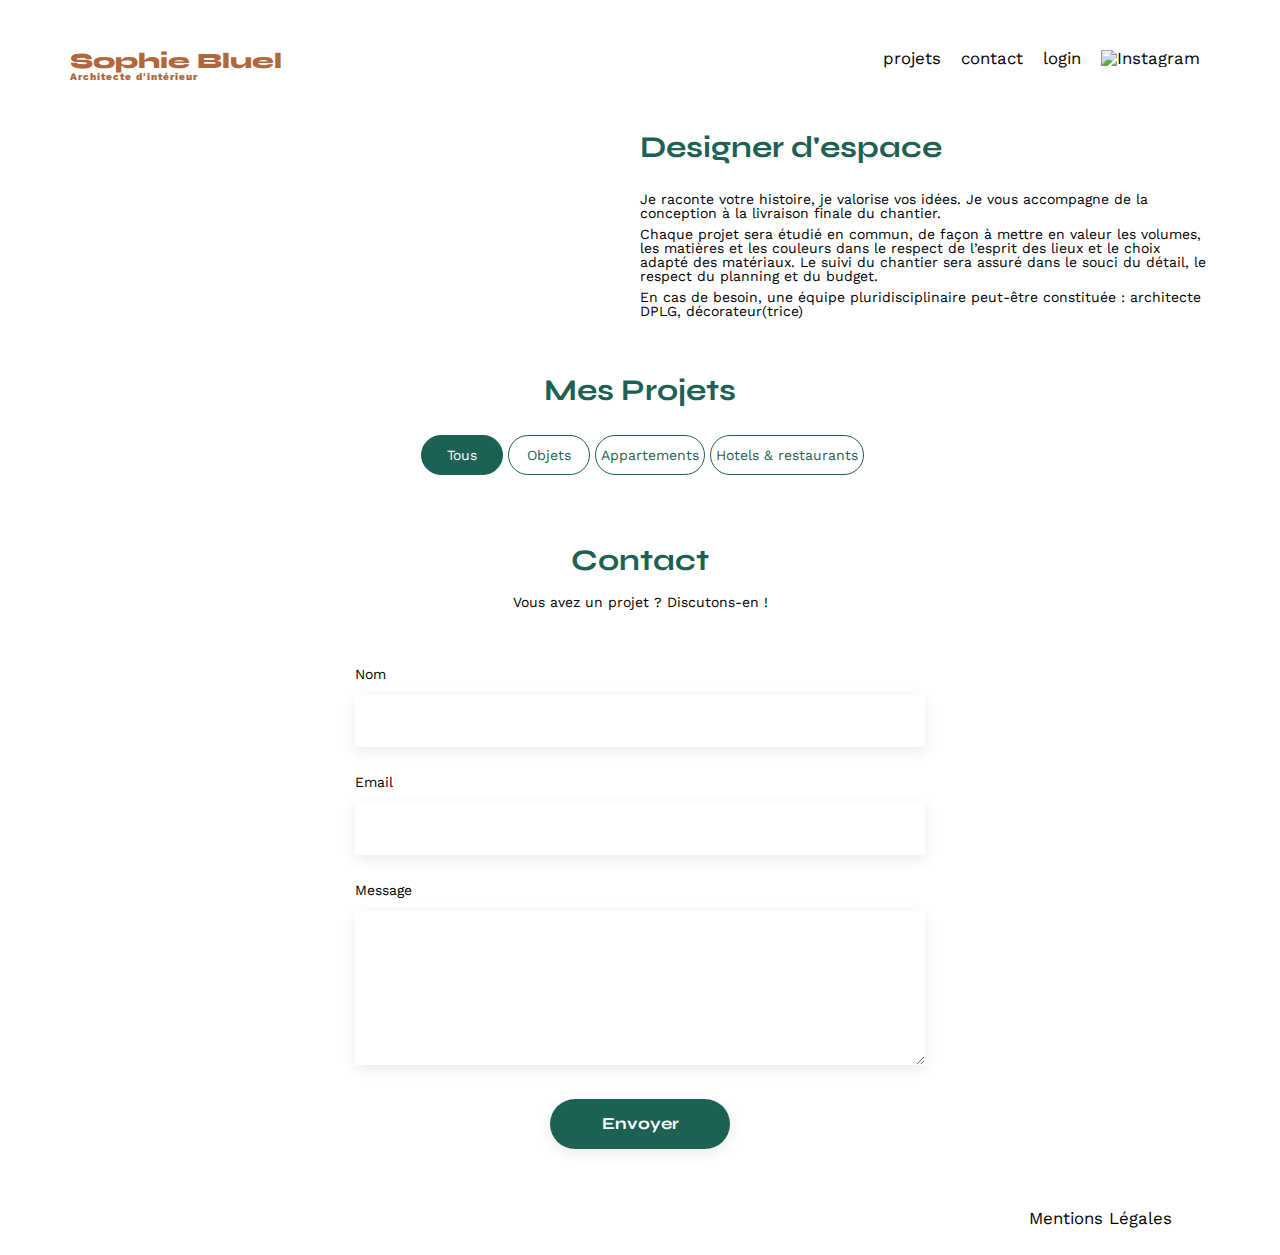
==== FrontEnd/index.html @ 547eaead "ajouter filtre categorie" ====
<!DOCTYPE html>
<html lang="fr">
<head>
	<meta charset="UTF-8">
	<title>Sophie Bluel - Architecte d'intérieur</title>
	<meta name="viewport" content="width=device-width, initial-scale=1.0">
	<link rel="preconnect" href="https://fonts.googleapis.com">
	<link rel="preconnect" href="https://fonts.gstatic.com" crossorigin>
	<link href="https://fonts.googleapis.com/css2?family=Syne:wght@700;800&family=Work+Sans&display=swap" rel="stylesheet">
	<meta name="description" content="">
	<link rel="stylesheet" href="./assets/style.css">
</head>
<body>
	<header>
		<h1>Sophie Bluel <span>Architecte d'intérieur</span></h1>
		<nav>
			<ul>
				<li>projets</li>
				<li>contact</li>
				<li>login</li>
				<li><img src="./assets/icons/instagram.png" alt="Instagram"></li>
			</ul>
		</nav>
	</header>
	<main>
		<section id="introduction">
			<figure>
				<img src="./assets/images/sophie-bluel.png" alt="">
			</figure>
			<article>
				<h2>Designer d'espace</h2>
				<p>Je raconte votre histoire, je valorise vos idées. Je vous accompagne de la conception à la livraison finale du chantier.</p>
				<p>Chaque projet sera étudié en commun, de façon à mettre en valeur les volumes, les matières et les couleurs dans le respect de l’esprit des lieux et le choix adapté des matériaux. Le suivi du chantier sera assuré dans le souci du détail, le respect du planning et du budget.</p>
				<p>En cas de besoin, une équipe pluridisciplinaire peut-être constituée : architecte DPLG, décorateur(trice)</p>
			</article>
		</section>
		<section id="portfolio">
			<h2>Mes Projets</h2>
			<div class="category">
				<div class="category-item active">Tous</div>
				<div class="category-item">Objets</div>
				<div class="category-item">Appartements</div>
				<div class="category-item">Hotels & restaurants</div>
			</div>
			<div class="gallery"></div>
		</section>
		<section id="contact">
			<h2>Contact</h2>
			<p>Vous avez un projet ? Discutons-en !</p>
			<form action="#" method="post">
				<label for="name">Nom</label>
				<input type="text" name="name" id="name">
				<label for="email">Email</label>
				<input type="email" name="email" id="email">
				<label for="message">Message</label>
				<textarea name="message" id="message" cols="30" rows="10"></textarea>
				<input type="submit" value="Envoyer">
			</form>
		</section>
	</main>

	<footer>
		<nav>
			<ul>
				<li>Mentions Légales</li>
			</ul>
		</nav>
	</footer>
	<script type="module" src="./assets/index.js"></script>
</body>
</html>
---- FrontEnd/assets/style.css ----
/* http://meyerweb.com/eric/tools/css/reset/
   v2.0 | 20110126
   License: none (public domain)
*/

html, body, div, span, applet, object, iframe,
h1, h2, h3, h4, h5, h6, p, blockquote, pre,
a, abbr, acronym, address, big, cite, code,
del, dfn, em, img, ins, kbd, q, s, samp,
small, strike, strong, sub, sup, tt, var,
b, u, i, center,
dl, dt, dd, ol, ul, li,
fieldset, form, label, legend,
table, caption, tbody, tfoot, thead, tr, th, td,
article, aside, canvas, details, embed,
figure, figcaption, footer, header, hgroup,
menu, nav, output, ruby, section, summary,
time, mark, audio, video {
	margin: 0;
	padding: 0;
	border: 0;
	font-size: 100%;
	font: inherit;
	vertical-align: baseline;
}
/* HTML5 display-role reset for older browsers */
article, aside, details, figcaption, figure,
footer, header, hgroup, menu, nav, section {
	display: block;
}
body {
	line-height: 1;
}
ol, ul {
	list-style: none;
}
blockquote, q {
	quotes: none;
}
blockquote:before, blockquote:after,
q:before, q:after {
	content: '';
	content: none;
}
table {
	border-collapse: collapse;
	border-spacing: 0;
}
/** end reset css**/
body {
	max-width: 1140px;
	margin:auto;
	font-family: 'Work Sans' ;
	font-size: 14px;
}
header {
	display: flex;
	justify-content: space-between;
	margin: 50px 0
}
section {
	margin: 50px 0
}

h1{
	display: flex;
	flex-direction: column;
	font-family: 'Syne';
	font-size: 22px;
	font-weight: 800;
	color: #B1663C
}

h1 > span {
	font-family: 'Work Sans';
	font-size:10px;
	letter-spacing: 0.1em;
;
}

h2{
	font-family: 'Syne';
	font-weight: 700;
	font-size: 30px;
	color: #1D6154
}
nav ul {
	display: flex;
	align-items: center;
	list-style-type: none;

}
nav li {
	padding: 0 10px;
	font-size: 1.2em;
}

li:hover {
	color: #B1663C;
}
#introduction {
	display: flex;
	align-items: center;
}
#introduction figure {
	flex: 1
}
#introduction img {
	display: block;
	margin: auto;
	width: 80%;
}

#introduction article {
	flex: 1
}
#introduction h2 {
	margin-bottom: 1em;
}

#introduction p {
	margin-bottom: 0.5em;
}
#portfolio h2 {
	text-align: center;
	margin-bottom: 1em;
}
.gallery {
	width: 100%;
	display: grid;
	grid-template-columns: 1fr 1fr 1fr;
	grid-column-gap: 20px;
	grid-row-gap: 20px;
}

.gallery img {
	width: 100%;

}
#contact {
	width: 50%;
margin: auto;
}
#contact > * {
	text-align: center;

}
#contact h2{
	margin-bottom: 20px;
}
#contact form {
	text-align: left;
	margin-top:30px;
	display: flex;
	flex-direction: column;
}

#contact input {
	height: 50px;
	font-size: 1.2em;
	border: none;
	box-shadow: 0px 4px 14px rgba(0, 0, 0, 0.09);
}
#contact label {
	margin: 2em 0 1em 0;
}
#contact textarea {
	border: none;
	box-shadow: 0px 4px 14px rgba(0, 0, 0, 0.09);
}

input[type="submit"]{
	font-family: 'Syne';
	font-weight: 700;
	color: white;
	background-color: #1D6154;
	margin : 2em auto ;
	width: 180px;
	text-align: center;
	border-radius: 60px ;
}

footer nav ul {
	display: flex;
	justify-content: flex-end;
	margin: 2em
}

.category {
	display: flex;
	justify-content: center;
	margin-bottom: 20px;
}

.category-item {
	display: flex;
    justify-content: center;
    align-items: center;
	padding: 0px 5px;
	margin-left: 5px;
	height: 38px;
	min-width: 70px;
	gap: 0px;
	border: solid 1px #1D6154;
	border-radius: 60px;
	color: #1D6154;
	cursor: pointer;
}

.category-item.active {
    background-color: #1D6154;
    color: white;
}
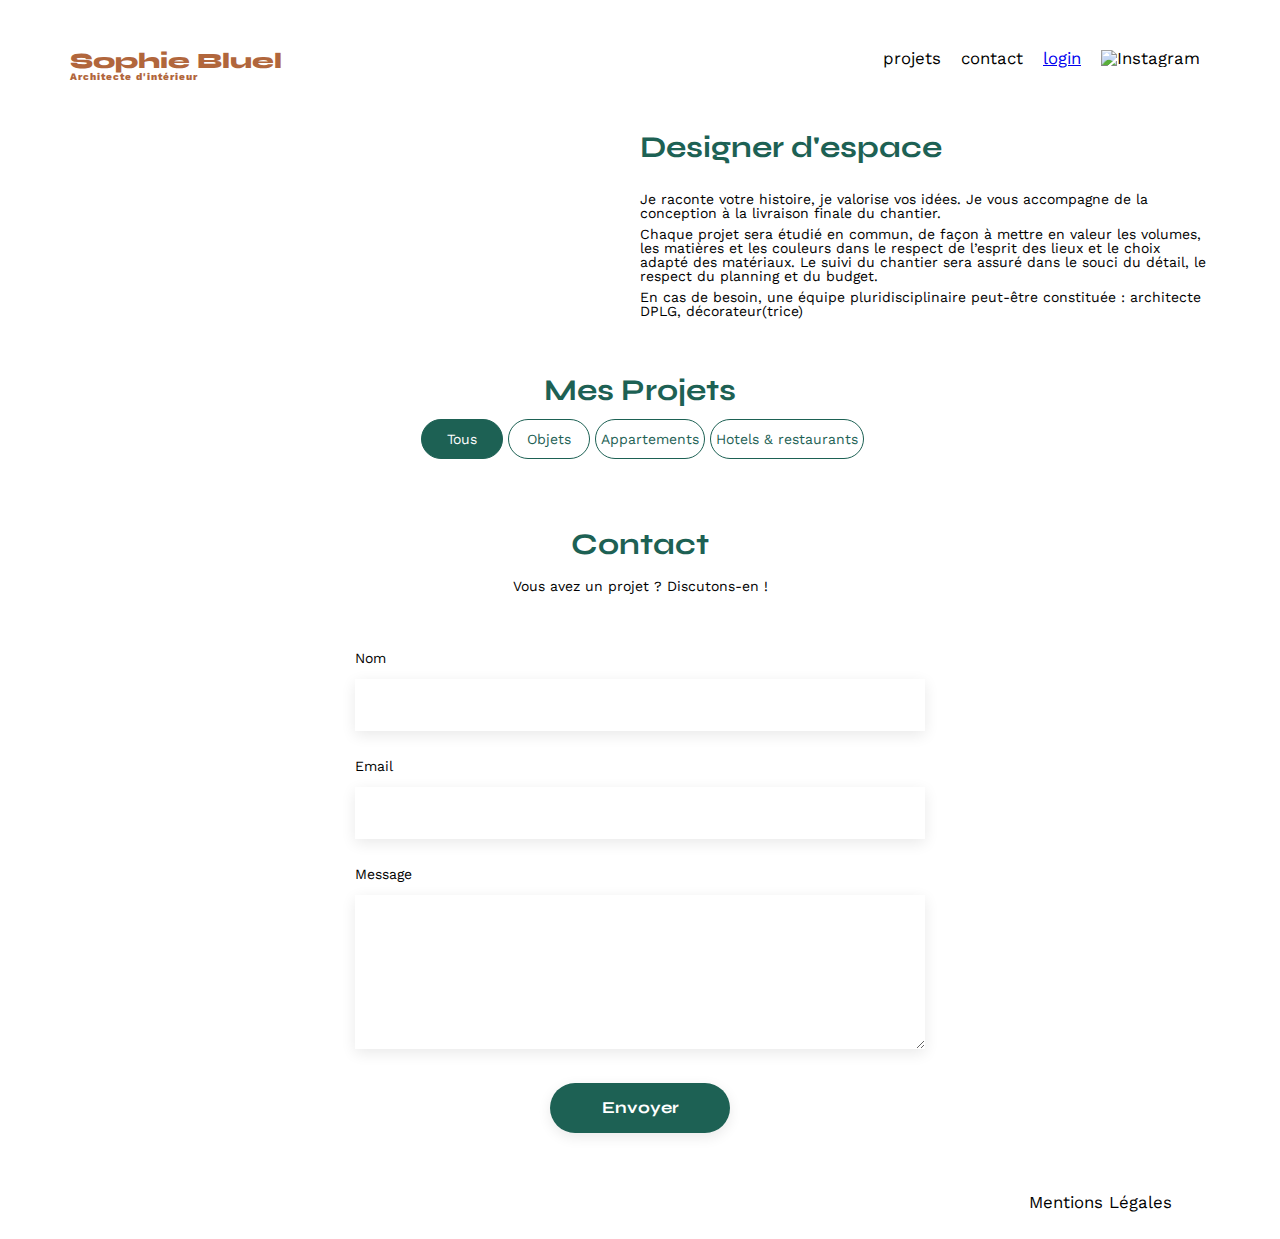
==== commit e74bc1c9: "intégrer la page de connexion pour le site" ====
--- a/FrontEnd/index.html
+++ b/FrontEnd/index.html
@@ -17,7 +17,7 @@
 			<ul>
 				<li>projets</li>
 				<li>contact</li>
-				<li>login</li>
+				<li><a href="login.html">login</a></li>
 				<li><img src="./assets/icons/instagram.png" alt="Instagram"></li>
 			</ul>
 		</nav>
@@ -35,7 +35,13 @@
 			</article>
 		</section>
 		<section id="portfolio">
-			<h2>Mes Projets</h2>
+			<div class="title">
+				<h2>Mes Projets</h2>
+				<div class="edit-site">
+					<img src="./assets/images/Vector.png" alt="">
+					Modifier
+				</div>	
+			</div>
 			<div class="category">
 				<div class="category-item active">Tous</div>
 				<div class="category-item">Objets</div>
--- a/FrontEnd/assets/style.css
+++ b/FrontEnd/assets/style.css
@@ -93,6 +93,7 @@
 nav li {
 	padding: 0 10px;
 	font-size: 1.2em;
+	cursor: pointer;
 }
 
 li:hover {
@@ -121,10 +122,30 @@
 #introduction p {
 	margin-bottom: 0.5em;
 }
-#portfolio h2 {
+
+#portfolio .title {
+	display: flex;
+	justify-content: center;
+    align-items: center;
+	margin-bottom: 1em;
+	gap: 10px;
+}
+#portfolio .title h2 {
 	text-align: center;
-	margin-bottom: 1em;
-}
+}
+#portfolio .edit-site {
+	cursor: pointer;
+	display: flex; 
+	align-items: center;
+	gap: 10px;
+	display: none;
+}
+#portfolio .edit-site img {
+	vertical-align: middle; 
+	width: 15.58px; 
+	height: 15.58px;
+}
+	
 .gallery {
 	width: 100%;
 	display: grid;
@@ -211,3 +232,51 @@
     background-color: #1D6154;
     color: white;
 }
+
+.login {
+	display: flex;
+	flex-wrap: wrap;
+	justify-content: center;
+    align-items: center;
+	width: 380px;
+	margin: auto;
+}
+
+.login h4 {
+	font-family: serif;
+	font-size: 30px;
+	font-weight: 700;
+	line-height: 36px;
+	color:  #1D6154;
+}
+
+.login div {
+	margin-top: 10px;
+	width: 100%;
+}
+
+.login input {
+	margin-top: 5px;
+	width: 379px;
+	height: 51px;
+}
+
+.login button {
+	margin-top: 10px;
+	width: 179px;
+	height: 36px;
+	border-radius: 60px;
+	cursor: pointer;
+	border: none;
+	background: #1D6154;
+	color: white;
+}
+
+.login .message {
+	color: red;
+}
+
+.edit-site {
+	width: 15.58px;
+	height: 15.58px;
+}
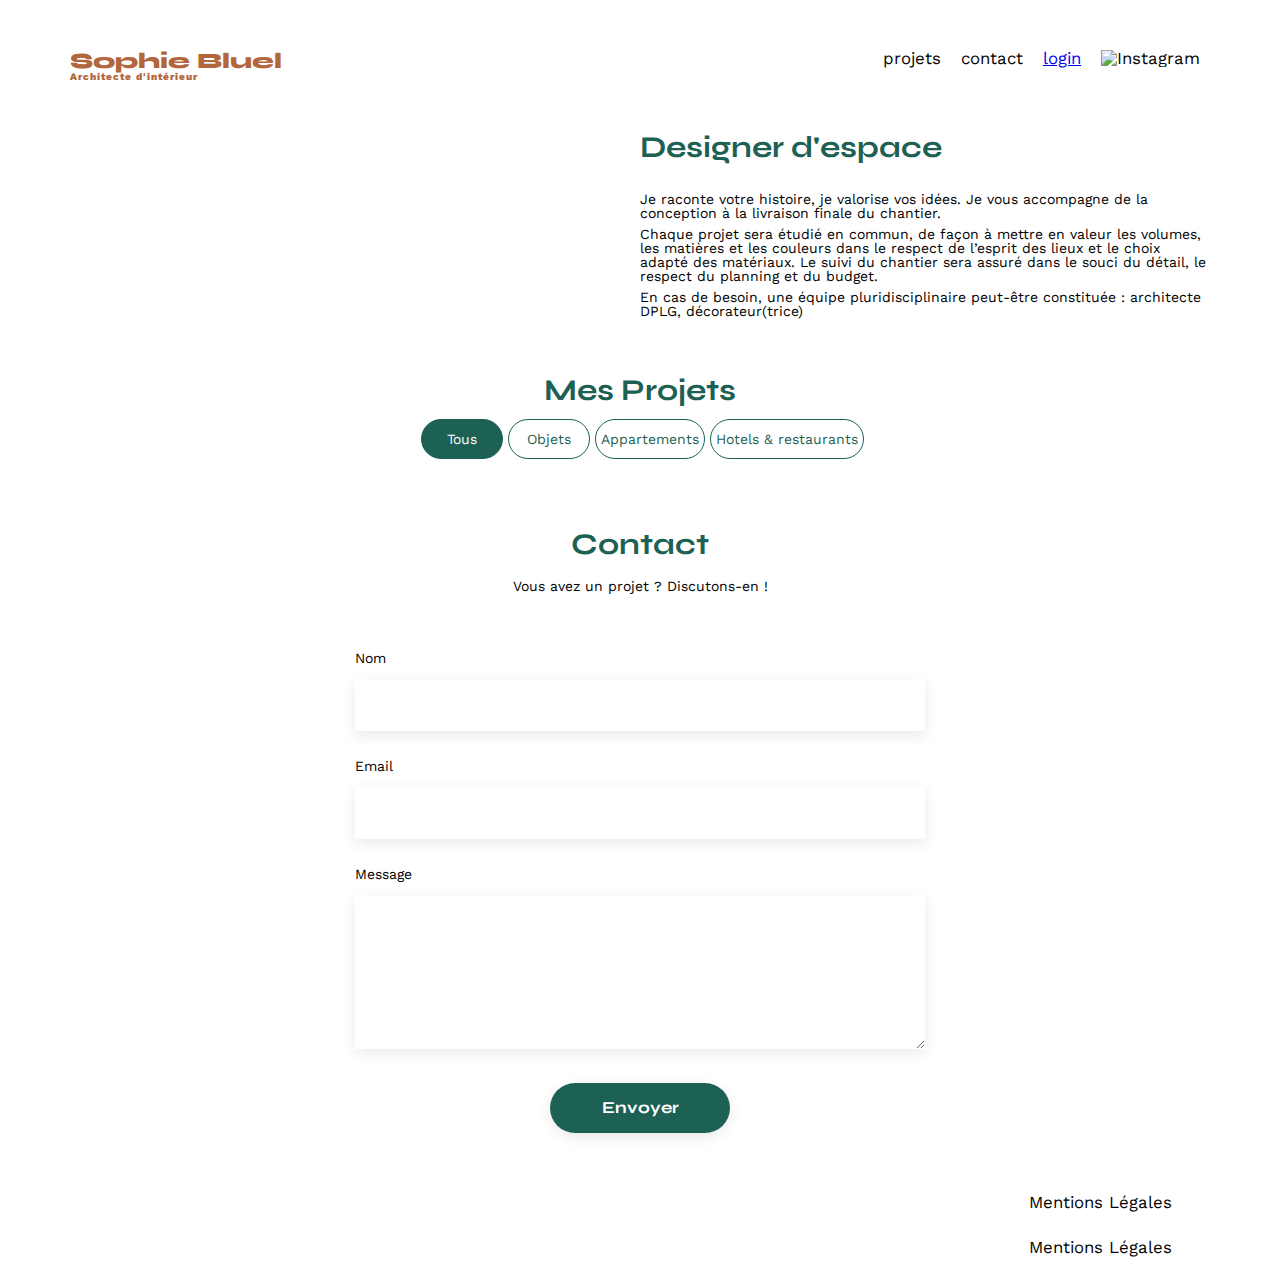
==== commit eb6845bc: "Merge branch 'master' of https://github.com/margedune/Portfolio-architecte-sophie-bluel" ====
--- a/FrontEnd/index.html
+++ b/FrontEnd/index.html
@@ -73,5 +73,13 @@
 		</nav>
 	</footer>
 	<script type="module" src="./assets/index.js"></script>
+	<footer>
+		<nav>
+			<ul>
+				<li>Mentions Légales</li>
+			</ul>
+		</nav>
+	</footer>
+	<script type="module" src="./assets/index.js"></script>
 </body>
 </html>
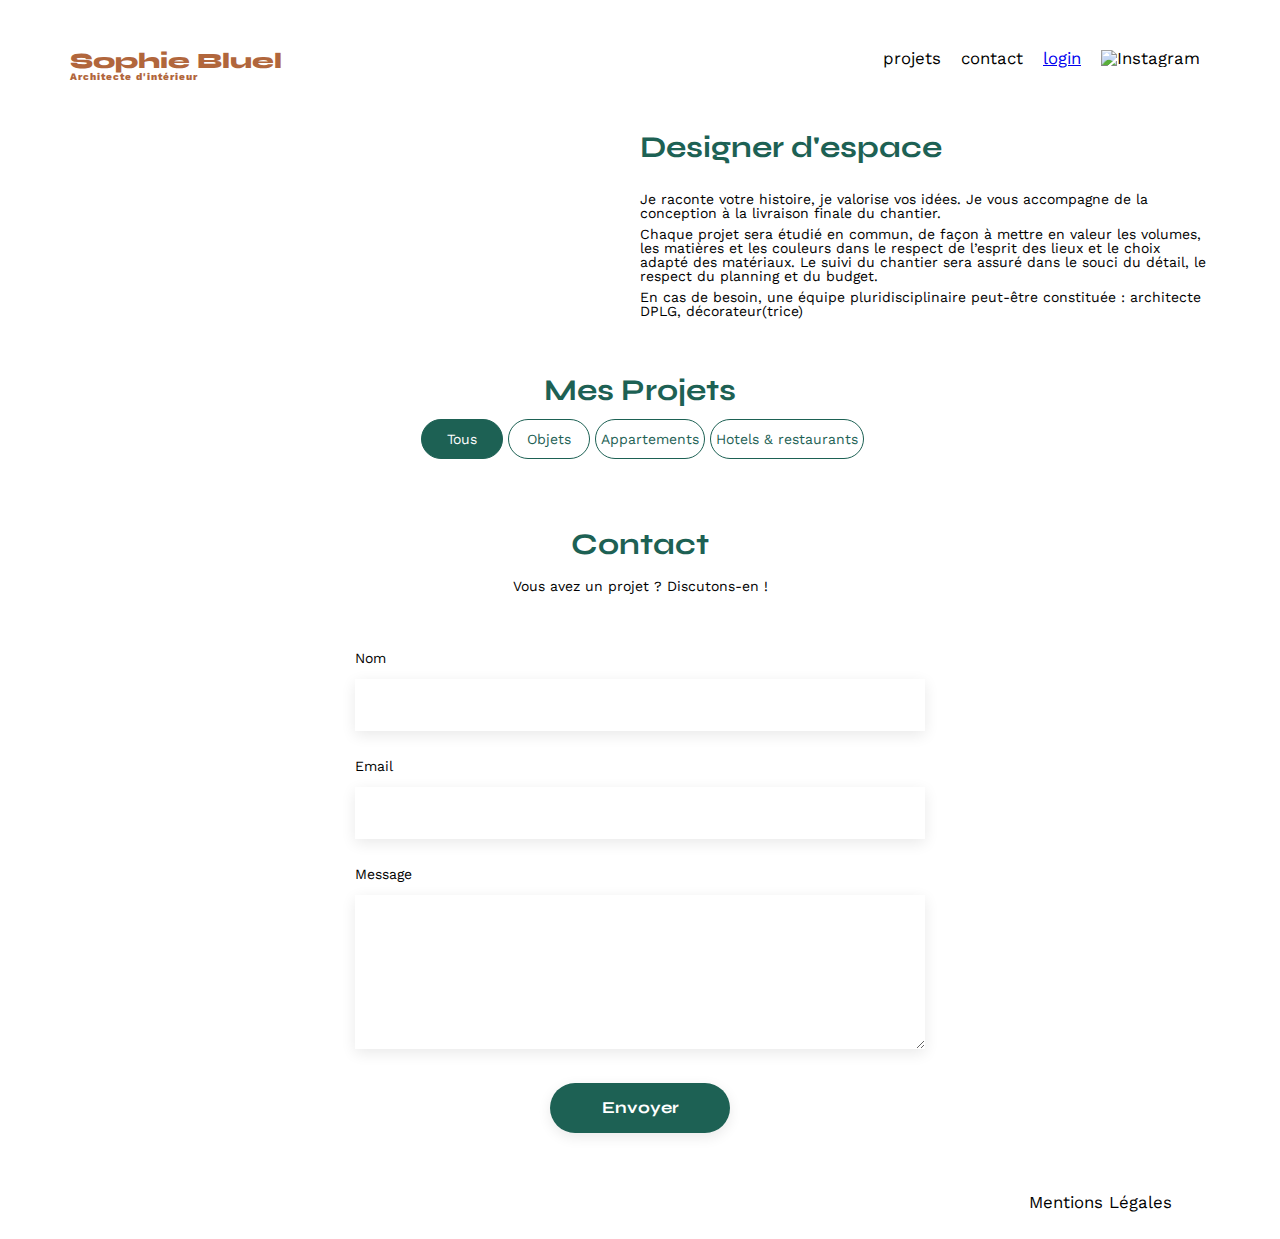
==== commit ae567971: "projet_js avant telechergement image" ====
--- a/FrontEnd/index.html
+++ b/FrontEnd/index.html
@@ -37,7 +37,7 @@
 		<section id="portfolio">
 			<div class="title">
 				<h2>Mes Projets</h2>
-				<div class="edit-site">
+				<div id="btn-edit-site" class="edit-site">
 					<img src="./assets/images/Vector.png" alt="">
 					Modifier
 				</div>	
@@ -63,16 +63,36 @@
 				<input type="submit" value="Envoyer">
 			</form>
 		</section>
+		<!-- Structure du modal -->
+		<div id="modal-edit-site" class="modal">
+			<div class="modal-content">
+				<span class="close">&times;</span>
+				<div class="modal-gallery" style="display: none;">
+					<h2>Galerie photo</h2>
+					<div class="figure-list"></div>
+					<div>
+						<img class="line" src="./assets/images/Line 1.png" alt="">
+					</div>
+					<div class="modal-footer">
+						<button id="btn-add-image" class="button">Ajouter une photo</button>
+					</div>
+				</div>
+				<div id="add-image-form" class="add-image-form" style="display: none;">
+					<h3>Ajouter une nouvelle image</h3>
+					<form id="image-upload-form">
+						<label for="image-title">Titre de l'image:</label>
+						<input type="text" id="image-title" name="image-title" required>
+						
+						<label for="image-file">Fichier image:</label>
+						<input type="file" id="image-file" name="image-file" accept="image/*" required>
+				
+						<button type="submit">Charger l'image</button>
+						<button type="button" id="cancel-add-image">Annuler</button>
+					</form>
+				</div>
+			</div>
+		</div>
 	</main>
-
-	<footer>
-		<nav>
-			<ul>
-				<li>Mentions Légales</li>
-			</ul>
-		</nav>
-	</footer>
-	<script type="module" src="./assets/index.js"></script>
 	<footer>
 		<nav>
 			<ul>
--- a/FrontEnd/assets/style.css
+++ b/FrontEnd/assets/style.css
@@ -160,11 +160,10 @@
 }
 #contact {
 	width: 50%;
-margin: auto;
+	margin: auto;
 }
 #contact > * {
 	text-align: center;
-
 }
 #contact h2{
 	margin-bottom: 20px;
@@ -261,7 +260,7 @@
 	height: 51px;
 }
 
-.login button {
+.button {
 	margin-top: 10px;
 	width: 179px;
 	height: 36px;
@@ -280,3 +279,108 @@
 	width: 15.58px;
 	height: 15.58px;
 }
+
+.modal {
+    display: none;
+    position: fixed;
+    z-index: 1;
+    left: 0;
+    top: 0;
+    width: 100%;
+    height: 100%;
+    overflow: auto;
+    background-color: rgba(0, 0, 0, 0.4);
+}
+.modal-content {
+    background-color: #fefefe;
+    margin: 15% auto;
+    padding: 20px 50px;
+    border: 1px solid #888;
+    width: 630px;
+    box-shadow: 0 4px 8px rgba(0, 0, 0, 0.2);
+    border-radius: 8px;
+	justify-items: center;
+    justify-content: center;
+    display: flex;
+    flex-wrap: wrap;
+	row-gap: 30px;
+}
+.modal-content h2 {
+	width: 100%;
+	text-align: center;
+	margin-bottom: 20px;
+}
+.modal-content line {
+	margin: auto;
+}
+.figure-list {
+	align-items: center;
+	display: grid;
+	grid-template-columns: 1fr 1fr 1fr 1fr 1fr;
+	grid-column-gap: 5px;
+	grid-row-gap: 20px;
+}
+.modal-gallery .main-image {
+	width: 76.86px;
+	height: 102.57px;
+	display: block;
+}
+.modal-content .close {
+	width: 100%;
+	text-align: right;
+    color: #aaa;
+    font-size: 28px;
+    font-weight: bold;
+}
+.modal-footer {
+	width: 100%;
+	text-align: center;
+}
+.close:hover,
+.close:focus {
+    color: black;
+    text-decoration: none;
+    cursor: pointer;
+}
+.delete-work-button {
+    position: relative; /* Permet un positionnement absolu par rapport au conteneur parent */
+    top: -95px; /* Distance du bord supérieur du conteneur */
+    right: -55px; /* Distance du bord droit du conteneur */
+    width: 17px; /* Largeur du bouton supprimer */
+    height: 17px; /* Hauteur du bouton supprimer */
+    cursor: pointer; /* Change le curseur pour indiquer une interactivité */
+    background-color: rgba(255, 255, 255, 0.7); /* Optionnel : arrière-plan semi-transparent pour le contraste */
+    border-radius: 50%; /* Rendre l'icône circulaire */
+    box-shadow: 0 2px 4px rgba(0, 0, 0, 0.2); /* Optionnel : ajoute une ombre pour un effet de flottement */
+    transition: background-color 0.3s ease; /* Animation douce lors du survol */
+}
+
+.add-image-form {
+    display: none;
+    background-color: #fefefe;
+    margin: 15% auto;
+    padding: 20px;
+    border: 1px solid #888;
+    width: 80%;
+    max-width: 600px;
+    position: relative;
+}
+
+.add-image-form h3 {
+    margin-bottom: 10px;
+}
+
+.add-image-form form {
+    display: flex;
+    flex-direction: column;
+}
+
+.add-image-form label,
+.add-image-form input {
+    margin-bottom: 10px;
+}
+
+.add-image-form button {
+    margin-top: 10px;
+    align-self: flex-start;
+}